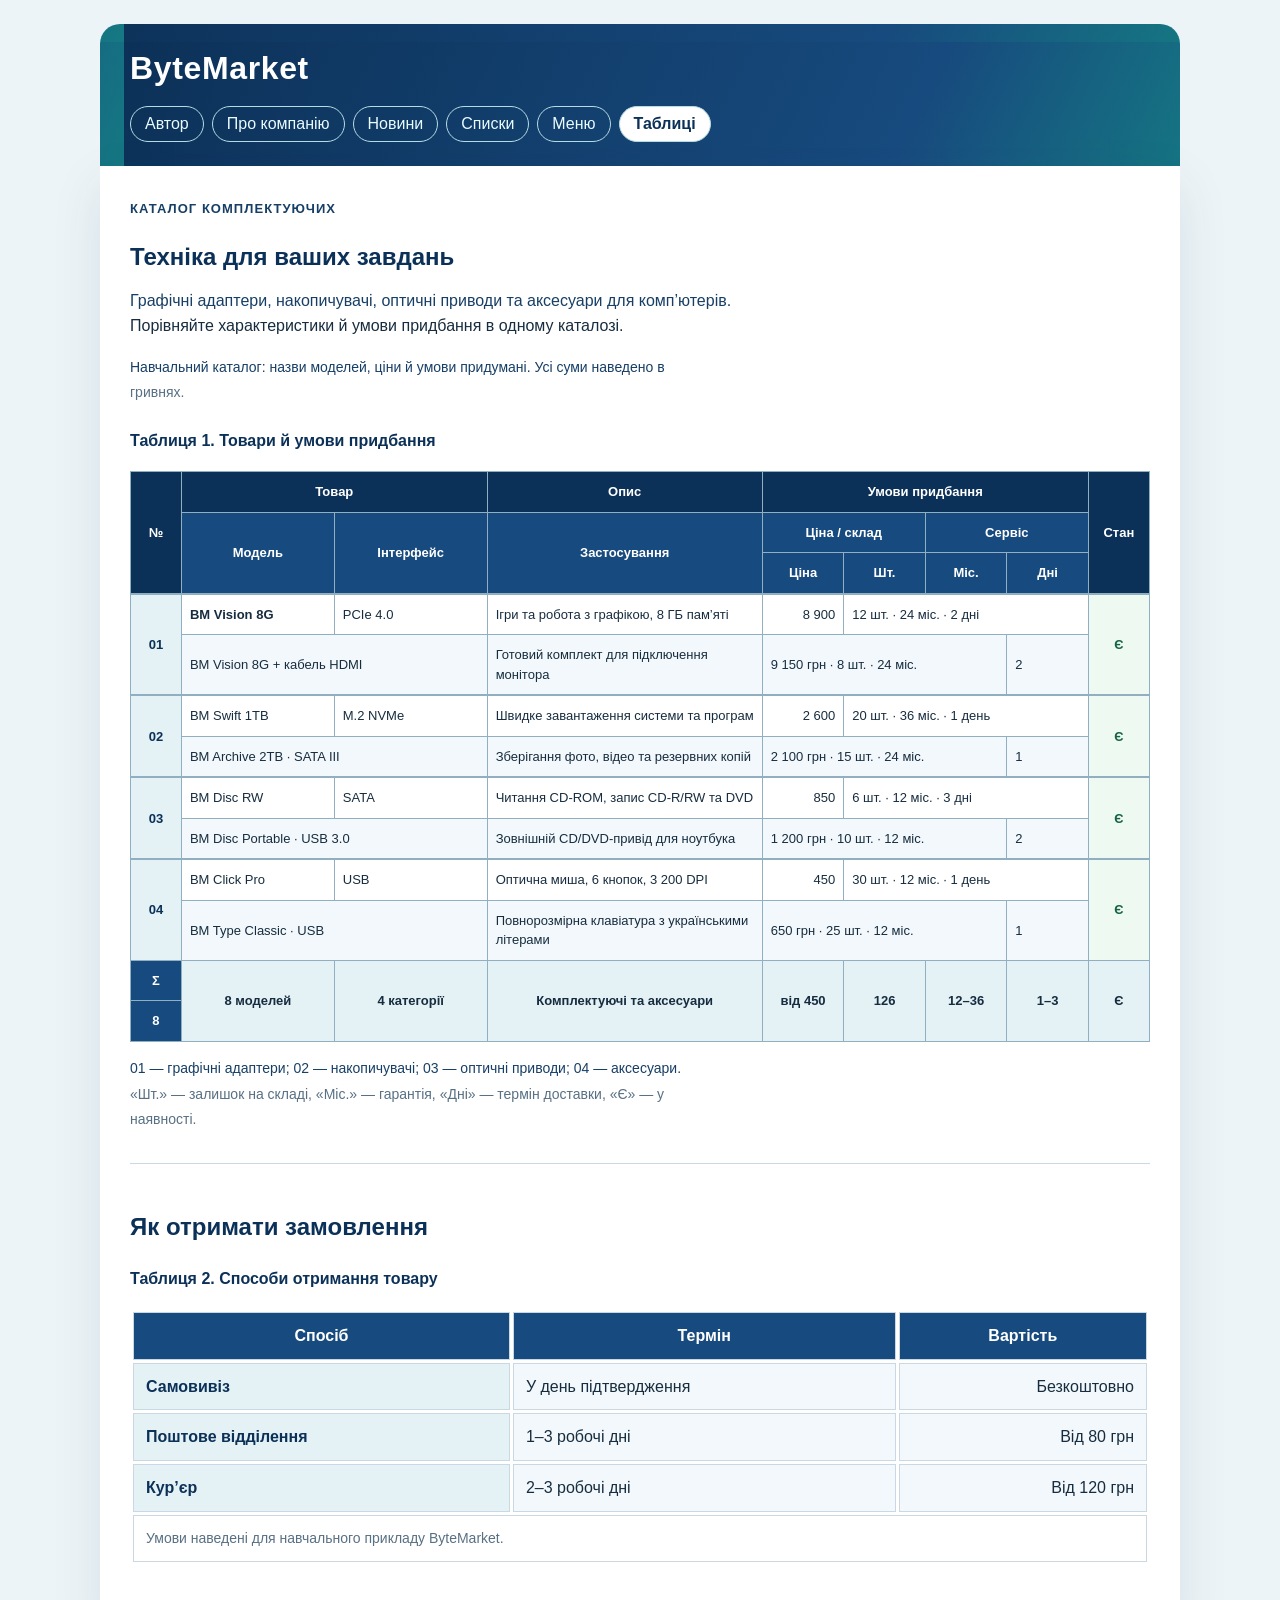
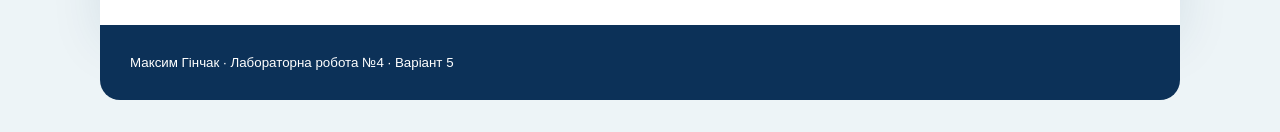
==== tables.html @ 4fe61447 "Complete HTML/CSS lab 4 variant 5 with tables and report" ====
<!DOCTYPE html>
<html lang="uk">
<head>
  <meta charset="UTF-8">
  <meta name="author" content="Максим Гінчак">
  <meta name="description" content="Таблиці товарів ByteMarket. Лабораторна робота №4, варіант 5.">
  <meta name="viewport" content="width=device-width, initial-scale=1.0">
  <title>ByteMarket — таблиці товарів</title>
  <link rel="icon" href="assets/images/favicon.svg" type="image/svg+xml">
  <link rel="stylesheet" href="assets/css/styles.css">
  <link rel="stylesheet" href="assets/css/tables.css">
</head>
<body>
  <header class="site-header">
    <h1>ByteMarket</h1>
    <nav aria-label="Головна навігація">
      <a href="index.html">Автор</a>
      <a href="company.html">Про компанію</a>
      <a href="news.html">Новини</a>
      <a href="lists.html">Списки</a>
      <a href="menu.html">Меню</a>
      <a class="active" aria-current="page" href="tables.html">Таблиці</a>
    </nav>
  </header>
  <main class="site-main">
    <section class="content-section" aria-labelledby="catalog-title">
      <p class="eyebrow">Каталог комплектуючих</p>
      <h2 id="catalog-title">Техніка для ваших завдань</h2>
      <p>Графічні адаптери, накопичувачі, оптичні приводи та аксесуари для комп’ютерів.
        Порівняйте характеристики й умови придбання в одному каталозі.</p>
      <p class="catalog-note">Навчальний каталог: назви моделей, ціни й умови придумані.
        Усі суми наведено в гривнях.</p>
      <div class="table-scroll" role="region" aria-label="Каталог товарів із об’єднаними комірками" tabindex="0">
        <table id="variant-five-table" class="variant-table" bgcolor="#ffffff" border="1" cellpadding="10" cellspacing="0" aria-describedby="catalog-key">
          <caption class="table-caption" lang="uk">Таблиця 1. Товари й умови придбання</caption>
          <colgroup>
            <col span="1" class="number-column" charoff="0">
            <col span="2" class="product-columns">
            <col span="1" class="description-column">
            <col span="4" class="terms-columns">
            <col span="1" class="status-column">
          </colgroup>
          <thead id="catalog-head" class="table-head" char="," align="center" valign="middle">
            <tr title="Основні групи стовпців" align="center" char="," bgcolor="#174a7e">
              <th id="group" rowspan="3" scope="col" axis="category">№</th>
              <th id="product" colspan="2" scope="colgroup" axis="product">Товар</th>
              <th id="description" scope="col" axis="description">Опис</th>
              <th id="terms" colspan="4" scope="colgroup" axis="purchase">Умови придбання</th>
              <th id="status" rowspan="3" scope="col" axis="status">Стан</th>
            </tr>
            <tr title="Характеристики товарів та групи умов">
              <th id="model" rowspan="2" headers="product" scope="col" axis="model">Модель</th>
              <th id="interface" rowspan="2" headers="product" scope="col" axis="interface">Інтерфейс</th>
              <th id="purpose" rowspan="2" headers="description" scope="col" axis="purpose">Застосування</th>
              <th id="availability" colspan="2" headers="terms" scope="colgroup" axis="availability">Ціна / склад</th>
              <th id="service" colspan="2" headers="terms" scope="colgroup" axis="service">Сервіс</th>
            </tr>
            <tr title="Деталізація умов придбання">
              <th id="price" headers="terms availability" scope="col" axis="price">Ціна</th>
              <th id="stock" headers="terms availability" scope="col" axis="stock">Шт.</th>
              <th id="warranty" headers="terms service" scope="col" axis="warranty">Міс.</th>
              <th id="delivery" headers="terms service" scope="col" axis="delivery">Дні</th>
            </tr>
          </thead>
          <tbody id="catalog-body">
            <tr title="Графічні адаптери: стандартна комплектація" class="group-start">
              <th id="gpu" rowspan="2" scope="rowgroup">01</th>
              <td id="gpu-model" class="model-cell" style="font-weight: 700;" axis="model" headers="gpu model">BM Vision 8G</td>
              <td headers="gpu interface">PCIe 4.0</td>
              <td headers="gpu purpose">Ігри та робота з графікою, 8 ГБ пам’яті</td>
              <td class="numeric" headers="gpu price">8 900</td>
              <td colspan="3" headers="gpu stock warranty delivery">12 шт. · 24 міс. · 2 дні</td>
              <td rowspan="2" headers="gpu status" class="status-cell">Є</td>
            </tr>
            <tr title="Графічні адаптери: комплект із кабелем">
              <td colspan="2" headers="gpu model interface">BM Vision 8G + кабель HDMI</td>
              <td headers="gpu purpose">Готовий комплект для підключення монітора</td>
              <td colspan="3" headers="gpu price stock warranty">9 150 грн · 8 шт. · 24 міс.</td>
              <td headers="gpu delivery">2</td>
            </tr>
            <tr title="Накопичувачі: твердотільний диск" class="group-start">
              <th id="storage" rowspan="2" scope="rowgroup">02</th>
              <td headers="storage model">BM Swift 1TB</td>
              <td headers="storage interface">M.2 NVMe</td>
              <td headers="storage purpose">Швидке завантаження системи та програм</td>
              <td class="numeric" headers="storage price">2 600</td>
              <td colspan="3" headers="storage stock warranty delivery">20 шт. · 36 міс. · 1 день</td>
              <td rowspan="2" headers="storage status" class="status-cell">Є</td>
            </tr>
            <tr title="Накопичувачі: жорсткий диск">
              <td colspan="2" headers="storage model interface">BM Archive 2TB · SATA III</td>
              <td headers="storage purpose">Зберігання фото, відео та резервних копій</td>
              <td colspan="3" headers="storage price stock warranty">2 100 грн · 15 шт. · 24 міс.</td>
              <td headers="storage delivery">1</td>
            </tr>
            <tr title="Оптичні приводи: внутрішня модель" class="group-start">
              <th id="optical" rowspan="2" scope="rowgroup">03</th>
              <td headers="optical model">BM Disc RW</td>
              <td headers="optical interface">SATA</td>
              <td headers="optical purpose">Читання CD-ROM, запис CD-R/RW та DVD</td>
              <td class="numeric" headers="optical price">850</td>
              <td colspan="3" headers="optical stock warranty delivery">6 шт. · 12 міс. · 3 дні</td>
              <td rowspan="2" headers="optical status" class="status-cell">Є</td>
            </tr>
            <tr title="Оптичні приводи: зовнішня модель">
              <td colspan="2" headers="optical model interface">BM Disc Portable · USB 3.0</td>
              <td headers="optical purpose">Зовнішній CD/DVD-привід для ноутбука</td>
              <td colspan="3" headers="optical price stock warranty">1 200 грн · 10 шт. · 12 міс.</td>
              <td headers="optical delivery">2</td>
            </tr>
            <tr title="Аксесуари: миша" class="group-start">
              <th id="accessories" rowspan="2" scope="rowgroup">04</th>
              <td headers="accessories model">BM Click Pro</td>
              <td headers="accessories interface">USB</td>
              <td headers="accessories purpose">Оптична миша, 6 кнопок, 3 200 DPI</td>
              <td class="numeric" headers="accessories price">450</td>
              <td colspan="3" headers="accessories stock warranty delivery">30 шт. · 12 міс. · 1 день</td>
              <td rowspan="2" headers="accessories status" class="status-cell">Є</td>
            </tr>
            <tr title="Аксесуари: клавіатура">
              <td colspan="2" headers="accessories model interface">BM Type Classic · USB</td>
              <td headers="accessories purpose">Повнорозмірна клавіатура з українськими літерами</td>
              <td colspan="3" headers="accessories price stock warranty">650 грн · 25 шт. · 12 міс.</td>
              <td headers="accessories delivery">1</td>
            </tr>
          </tbody>
          <tfoot>
            <tr title="Підсумкові дані каталогу">
              <th scope="row" aria-label="Підсумок">Σ</th>
              <td rowspan="2" headers="model">8 моделей</td>
              <td rowspan="2" headers="interface">4 категорії</td>
              <td rowspan="2" headers="purpose">Комплектуючі та аксесуари</td>
              <td rowspan="2" headers="price">від 450</td>
              <td rowspan="2" headers="stock">126</td>
              <td rowspan="2" headers="warranty">12–36</td>
              <td rowspan="2" headers="delivery">1–3</td>
              <td rowspan="2" headers="status">Є</td>
            </tr>
            <tr title="Кількість моделей у каталозі"><th scope="row" aria-label="Вісім моделей">8</th></tr>
          </tfoot>
        </table>
      </div>
      <p id="catalog-key" class="catalog-note">01 — графічні адаптери; 02 — накопичувачі;
        03 — оптичні приводи; 04 — аксесуари. «Шт.» — залишок на складі,
        «Міс.» — гарантія, «Дні» — термін доставки, «Є» — у наявності.</p>
    </section>
    <section class="content-section" aria-labelledby="delivery-title">
      <h2 id="delivery-title">Як отримати замовлення</h2>
      <div class="table-scroll" role="region" aria-label="Варіанти доставки" tabindex="0">
        <table id="delivery-table" class="delivery-table">
          <caption class="table-caption" lang="uk">Таблиця 2. Способи отримання товару</caption>
          <colgroup><col span="1"><col span="2" class="delivery-details"></colgroup>
          <thead id="delivery-head" class="table-head">
            <tr title="Умови отримання"><th scope="col">Спосіб</th><th scope="col">Термін</th><th scope="col">Вартість</th></tr>
          </thead>
          <tbody>
            <tr title="Самовивіз із магазину"><th scope="row">Самовивіз</th><td>У день підтвердження</td><td class="numeric">Безкоштовно</td></tr>
            <tr title="Доставка у відділення"><th scope="row">Поштове відділення</th><td>1–3 робочі дні</td><td class="numeric">Від 80 грн</td></tr>
            <tr title="Кур’єрська доставка"><th scope="row">Кур’єр</th><td>2–3 робочі дні</td><td class="numeric">Від 120 грн</td></tr>
          </tbody>
          <tfoot><tr><td colspan="3">Умови наведені для навчального прикладу ByteMarket.</td></tr></tfoot>
        </table>
      </div>
    </section>
  </main>
  <footer class="site-footer"><small>Максим Гінчак · Лабораторна робота №4 · Варіант 5</small></footer>
</body>
</html>
---- assets/css/styles.css ----
/* Лабораторна робота №4, варіант 5. Спільне оформлення ByteMarket. */
:root {
  color-scheme: light;
  --ink: #172d3f;
  --blue: #174a7e;
  --blue-dark: #0c3158;
  --aqua: #67d6c0;
  --paper: #ffffff;
  --muted: #587083;
  --line: #c9d8e2;
}

html { scroll-behavior: smooth; }
body {
  box-sizing: border-box;
  width: min(100% - 32px, 1080px);
  min-width: 280px;
  min-height: 100vh;
  margin: 0 auto;
  padding: 24px 0 32px;
  color: var(--ink);
  background-color: #edf4f7;
  background-image: url("../images/graphics-card.jpg");
  background-attachment: scroll;
  background-position: right top;
  background-size: 0 0; /* Локальне зображення підключене, але не заважає читанню. */
  font-family: -apple-system, BlinkMacSystemFont, "Segoe UI", Arial, sans-serif;
  line-height: 160%;
  direction: ltr;
  unicode-bidi: normal;
}

.site-header,
.site-footer {
  padding: 24px 30px;
  color: white;
  background-color: var(--blue-dark);
}
.site-header {
  border-radius: 20px 20px 0 0;
  background-image: linear-gradient(115deg, #0c3158, #174a7e 72%, #157983);
  background-position: 24px 18px;
  background-attachment: scroll;
}
.site-header h1 { margin: 0 0 18px; color: white; letter-spacing: .02em; }
.site-footer { border-radius: 0 0 20px 20px; }
.site-footer a { color: white; }

nav { display: flex; flex-wrap: wrap; gap: 8px; }
nav a {
  display: inline;
  padding: 8px 14px;
  border: 1px solid #b6dce3;
  border-radius: 999px;
  color: #e9fbff;
  text-decoration: none;
  line-height: normal;
}
nav a.active { background: white; color: var(--blue-dark); font-weight: 700; }
nav a:hover, nav a:focus-visible { background: #d8f9f2; color: var(--blue-dark); outline: 2px solid var(--aqua); }

.site-main {
  padding: 30px;
  background: var(--paper);
  box-shadow: 0 18px 48px #163e591a;
}
.content-section { margin-bottom: 30px; }
.content-section + .content-section { border-top: 1px solid var(--line); padding-top: 28px; }
.content-section p { max-width: 74ch; }
.content-section p:first-line { color: #173f66; }
.intro-note:first-letter { color: #157983; font-size: 1.45em; font-weight: 700; }

h1, h2, h3, h4, h5 { line-height: 1.25; }
h2, h3, h4, h5 { color: var(--blue-dark); }
h2 { margin-bottom: 16px; }
section h2 + p { margin-top: 0; } /* сусідній селектор */
article p + p { padding-top: 5px; }
ul li:first-child { font-weight: 700; }
ul li:last-child { margin-bottom: 0; }
article:last-of-type { margin-bottom: 28px; }
:lang(uk) { quotes: "«" "»"; }

img { max-width: 100%; height: auto; }
.main-image {
  display: block;
  width: min(100%, 600px);
  max-height: 340px;
  object-fit: cover;
  object-position: center 42%;
  border: 3px solid #b6dce3;
  border-radius: 14px;
}
#news-image { height: 300px; }

/* Селектори атрибутів із завдання. */
img[alt] { background-color: #e8f1f5; }
a[href="company.html"] { text-underline-offset: 3px; }
article[class~="story"] { border-left-color: #157983; }
input:enabled, select:enabled, button:enabled { cursor: pointer; }
p:empty { display: none; }

.card, .news, .intro-note {
  padding: 18px 20px;
  border: 1px solid var(--line);
  border-radius: 12px;
  background-color: #f6fbfd;
}
.news {
  margin-bottom: 14px;
  border-left: 5px solid #157983;
  overflow: visible;
}
.news h2 { margin-top: 0; }
.news p:last-child { margin-bottom: 0; }
.news .new-label { color: var(--blue-dark) !important; }
#news-note { clear: left; }
#news-note::first-line { font-weight: 600; }

/* Таблиця каталогу й демонстрація груп відображення таблиці. */
table { width: 100%; border-collapse: collapse; }
thead { display: table-header-group; }
tfoot { display: table-footer-group; }
caption { margin-bottom: 10px; font-weight: 700; text-align: left; }
th, td { padding: 10px 12px; border: 1px solid var(--line); text-align: left; }
th { color: white; background: var(--blue); }
tbody tr:nth-child(even) { background: #f2f8fb; }

form {
  max-width: 760px;
  padding: 20px;
  border: 1px solid var(--line);
  border-radius: 14px;
  background: #f6fbfd;
}
fieldset { margin: 0 0 16px; padding: 16px; border: 1px dashed #90afc1; border-radius: 10px; }
fieldset:last-of-type { margin-bottom: 20px; }
legend { padding: 0 7px; color: var(--blue-dark); font-weight: 700; }
label { display: block; margin-bottom: 12px; font-weight: 600; }
label:last-child { margin-bottom: 0; }
input, select {
  box-sizing: border-box;
  display: block;
  width: 100%;
  max-width: 500px;
  min-height: 40px;
  margin-top: 5px;
  padding: 8px 10px;
  border: 1px solid #88a8bb;
  border-radius: 7px;
  color: var(--ink);
  background: white;
  font: inherit;
}
input:focus-visible, select:focus-visible { outline: 3px solid #67d6c0; outline-color: #67d6c0; }
button {
  padding: 10px 18px;
  border: 0;
  border-radius: 7px;
  color: white;
  background: var(--blue);
  font: inherit;
}
button:hover { background: var(--blue-dark); }

pre { max-width: 100%; padding: 15px; overflow: auto; background: #edf4f7; }
address { font-style: normal; }
:where(a, button) { outline-offset: 3px; }

/* Навчальна частина: решта значень варіанта 5 показана на реальних блоках.
   display: compact і run-in — застарілі значення; сучасний браузер їх ігнорує.
   Тому для відповідних елементів наступна декларація задає працездатну заміну. */
.legacy-compact { display: compact; display: inline; }
.legacy-run-in { display: run-in; display: inline; }
.inline-table-sample { display: inline-table; }
.static-sample { position: static; z-index: auto; }
.fixed-sample { position: fixed; right: 12px; bottom: 12px; }
.float-sample { float: left; margin-right: 12px; }
.float-reset { float: none; clear: none; }
.clear-left { clear: left; }
.bidi-sample { unicode-bidi: bidi-override; direction: ltr; }
.sizing-sample { width: 100%; min-width: 12rem; height: 40px; min-height: 2rem; }
.sizing-percent { height: 50%; min-height: 25%; }
.spacing-sample {
  margin-right: auto;
  margin-bottom: auto;
  margin-left: auto;
  padding-right: 8px;
  padding-bottom: 8px;
  padding-left: 8px;
}
.spacing-fixed { margin-right: 10px; margin-bottom: 10px; margin-left: 10px; }
.border-thin { border-width: thin; border-right-width: thin; border-left-width: thin; }
.border-sized {
  border-width: 2px;
  border-right-width: 3px;
  border-left-width: 3px;
  border-bottom-color: #67d6c0;
  border-right-color: #174a7e;
  border-left-color: #174a7e;
}
.border-none { border-style: none; border-top-style: none; border-right-style: none; }
.border-groove { border-style: groove; border-top-style: groove; border-right-style: groove; }
.border-dashed { border-style: dashed; border-top-style: dashed; border-right-style: dashed; }
.border-ridge { border-style: ridge; border-top-style: ridge; border-right-style: ridge; }
.normal-line { line-height: normal; }
.percent-line { line-height: 150%; }
.align-baseline { vertical-align: baseline; }
.align-sub { vertical-align: sub; }
.align-text-bottom { vertical-align: text-bottom; }
.align-bottom { vertical-align: bottom; }
.scroll-sample { overflow: auto; }
.clip-sample { position: absolute; clip: rect(0, 100px, 30px, 0); }
.visible-sample { visibility: visible; }
.hidden-sample { visibility: hidden; }
.outline-sample { outline: 2px solid #67d6c0; outline-color: #67d6c0; }
.image-position-right { background-image: url("../images/graphics-card.jpg"); background-position: right; }
.image-position-percent { background-image: url("../images/graphics-card.jpg"); background-position: 25% 50%; }

@media (max-width: 660px) {
  body { width: 100%; padding: 0; }
  .site-header, .site-main, .site-footer { padding: 20px; border-radius: 0; }
  .site-main { overflow-x: auto; }
  th, td { padding: 8px; font-size: 14px; }
  nav a { display: inline-block; }
}

/* Оформлення, перенесене з HTML у спільний CSS. */
#author-title { text-align: center; }
.author-greeting { font-size: 18px; }
.author-interests { color: #333; }
.author-goals { font-size: 18px; text-align: left; }
.author-divider { height: 3px; border: 0; background-color: var(--blue); }
#company-quote { color: var(--blue); }
.new-label { color: var(--blue); font-weight: 700; }
#news-list { margin-top: 20px; }
#old-date { color: #777; }
#sale-name { font-size: 18px; }
.break-point { word-break: normal; }

/* Лабораторна №3: списки, меню та посилання. */
.eyebrow {
  margin: 0 0 8px;
  color: var(--muted);
  font-size: 13px;
  font-weight: 700;
  letter-spacing: .08em;
  text-transform: uppercase;
}

.catalog-list {
  list-style-type: square;
  list-style-image: url("../images/list-marker.svg");
  list-style-position: outside;
  padding-left: 28px;
}
.catalog-item { margin-bottom: 10px; padding-left: 7px; }
.catalog-item::marker { color: #157983; }

.steps-list { list-style: none; counter-reset: selection-step; padding-left: 0; }
.step-item {
  position: relative;
  min-height: 36px;
  margin: 0 0 14px;
  padding: 8px 10px 8px 52px;
  counter-increment: selection-step;
  background: #f6fbfd;
  border: 1px solid var(--line);
  border-radius: 9px;
}
.step-item::before {
  content: counter(selection-step);
  position: absolute;
  left: 12px;
  top: 6px;
  width: 30px;
  height: 30px;
  border-radius: 50%;
  color: white;
  background: var(--blue);
  text-align: center;
  line-height: 30px;
  font-weight: 700;
}
.terms-list { max-width: 800px; }
.terms-list dt { margin-top: 14px; color: var(--blue-dark); font-weight: 700; }
.terms-list dd { margin: 3px 0 0 22px; padding-bottom: 8px; border-bottom: 1px solid var(--line); }
.list-callout { padding: 16px 20px; border-left: 4px solid #157983; background: #f6fbfd; }
.list-callout h2 { margin-top: 0; }

.project-menu, .resource-menu {
  display: grid;
  gap: 10px;
  padding: 0;
  list-style: none;
}
.project-menu { grid-template-columns: repeat(auto-fit, minmax(180px, 1fr)); }
.project-menu li { margin: 0; }
.project-menu a, .resource-menu a {
  display: block;
  padding: 12px 15px;
  border: 1px solid var(--line);
  border-radius: 9px;
  background: #f6fbfd;
  color: var(--blue-dark);
  text-decoration: none;
  font-weight: 600;
}
.project-menu a:hover, .resource-menu a:hover { background: #e3f5f2; text-decoration: underline; }
#section-navigation { margin: 16px 0; }
#section-navigation a { color: var(--blue-dark); border-color: var(--line); }
.legacy-menu-item { list-style: none; }
.legacy-note { color: var(--muted); font-size: 14px; }
.store-marquee {
  display: block;
  padding: 12px;
  border: 1px dashed #90afc1;
  border-radius: 8px;
  background: #f2f8fb;
}
@media (prefers-reduced-motion: reduce) {
  html { scroll-behavior: auto; }
  .store-marquee { scroll-behavior: auto; }
}
---- assets/css/tables.css ----
.catalog-note { color: var(--muted); font-size: 14px; }
.table-scroll { max-width: 100%; overflow-x: auto; }
.table-scroll:focus-visible { outline: 3px solid var(--aqua); outline-offset: 4px; }
.table-caption { caption-side: top; padding: 8px 0; color: var(--blue-dark); }
.variant-table {
  min-width: 920px;
  table-layout: fixed;
  border: 1px solid #90afc1;
  border-collapse: collapse;
  border-spacing: 0;
  background-color: white;
  empty-cells: show;
}
.variant-table .number-column { width: 5%; }
.variant-table .product-columns { width: 15%; }
.variant-table .description-column { width: 27%; }
.variant-table .terms-columns { width: 8%; }
.variant-table .status-column { width: 6%; }
.variant-table th, .variant-table td {
  padding: 10px 8px;
  border: 1px solid #90afc1;
  vertical-align: middle;
  overflow-wrap: break-word;
  font-size: 13px;
  line-height: 1.5;
}
.table-head { text-align: center; vertical-align: middle; }
.table-head th { text-align: center; }
.variant-table thead tr:first-child th { background-color: var(--blue-dark); }
.variant-table tbody th { text-align: center; color: var(--blue-dark); background: #e4f2f5; }
.variant-table tbody tr:nth-child(even) { background: #f2f8fb; }
.variant-table .group-start > * { border-top: 2px solid #90afc1; }
.variant-table .status-cell { text-align: center; color: #176343; font-weight: 700; background: #eef9f1; }
.numeric { text-align: right; font-variant-numeric: tabular-nums; white-space: nowrap; }
.variant-table tfoot { background: #e4f2f5; }
.variant-table tfoot td { text-align: center; font-weight: 600; }
.variant-table tfoot th { text-align: center; }
.delivery-table { min-width: 540px; border-collapse: separate; border-spacing: 3px; empty-cells: show; }
.delivery-table .delivery-details { background: #f2f8fb; }
.delivery-table tbody th { color: var(--blue-dark); background: #e4f2f5; }
.delivery-table tfoot td { color: var(--muted); font-size: 14px; }
@media (max-width: 660px) {
  .site-main { overflow-x: visible; }
  .table-scroll { margin-bottom: 12px; }
}
@media print {
  body { width: 100%; background: white; padding: 0; }
  nav { display: none; }
  .site-header, .site-main, .site-footer { padding: 12px; border-radius: 0; box-shadow: none; }
  .table-scroll { overflow: visible; }
  .variant-table, .delivery-table { min-width: 0; }
  .variant-table th, .variant-table td { padding: 4px; font-size: 9px; }
  tr { break-inside: avoid; }
}
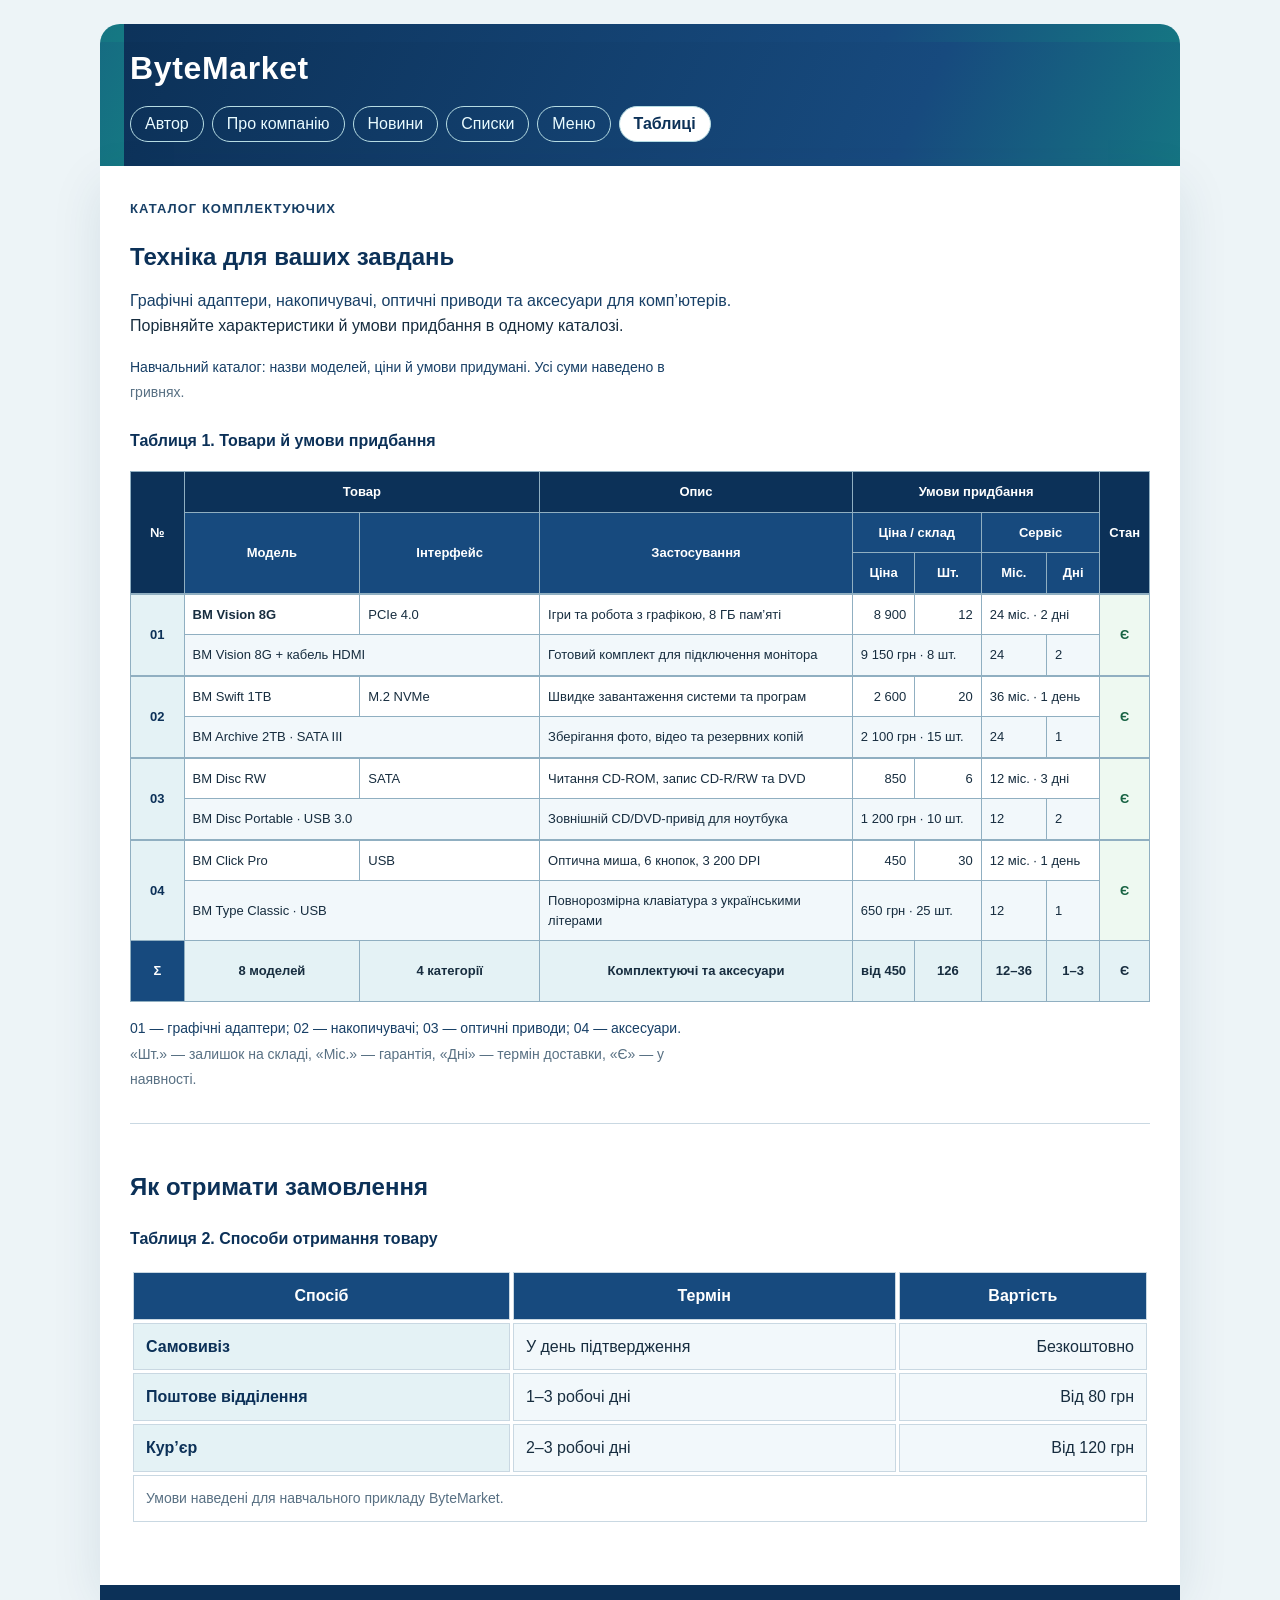
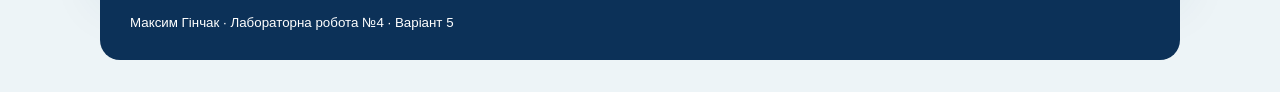
==== commit 7bbe8f4c: "Correct variant 5 table cell spans and update report" ====
--- a/tables.html
+++ b/tables.html
@@ -35,9 +35,13 @@
           <caption class="table-caption" lang="uk">Таблиця 1. Товари й умови придбання</caption>
           <colgroup>
             <col span="1" class="number-column" charoff="0">
-            <col span="2" class="product-columns">
+            <col span="1" class="model-column">
+            <col span="1" class="interface-column">
             <col span="1" class="description-column">
-            <col span="4" class="terms-columns">
+            <col span="1" class="price-column">
+            <col span="1" class="stock-column">
+            <col span="1" class="warranty-column">
+            <col span="1" class="delivery-column">
             <col span="1" class="status-column">
           </colgroup>
           <thead id="catalog-head" class="table-head" char="," align="center" valign="middle">
@@ -69,13 +73,15 @@
               <td headers="gpu interface">PCIe 4.0</td>
               <td headers="gpu purpose">Ігри та робота з графікою, 8 ГБ пам’яті</td>
               <td class="numeric" headers="gpu price">8 900</td>
-              <td colspan="3" headers="gpu stock warranty delivery">12 шт. · 24 міс. · 2 дні</td>
+              <td class="numeric" headers="gpu stock">12</td>
+              <td colspan="2" headers="gpu warranty delivery">24 міс. · 2 дні</td>
               <td rowspan="2" headers="gpu status" class="status-cell">Є</td>
             </tr>
             <tr title="Графічні адаптери: комплект із кабелем">
               <td colspan="2" headers="gpu model interface">BM Vision 8G + кабель HDMI</td>
               <td headers="gpu purpose">Готовий комплект для підключення монітора</td>
-              <td colspan="3" headers="gpu price stock warranty">9 150 грн · 8 шт. · 24 міс.</td>
+              <td colspan="2" headers="gpu price stock">9 150 грн · 8 шт.</td>
+              <td headers="gpu warranty">24</td>
               <td headers="gpu delivery">2</td>
             </tr>
             <tr title="Накопичувачі: твердотільний диск" class="group-start">
@@ -84,13 +90,15 @@
               <td headers="storage interface">M.2 NVMe</td>
               <td headers="storage purpose">Швидке завантаження системи та програм</td>
               <td class="numeric" headers="storage price">2 600</td>
-              <td colspan="3" headers="storage stock warranty delivery">20 шт. · 36 міс. · 1 день</td>
+              <td class="numeric" headers="storage stock">20</td>
+              <td colspan="2" headers="storage warranty delivery">36 міс. · 1 день</td>
               <td rowspan="2" headers="storage status" class="status-cell">Є</td>
             </tr>
             <tr title="Накопичувачі: жорсткий диск">
               <td colspan="2" headers="storage model interface">BM Archive 2TB · SATA III</td>
               <td headers="storage purpose">Зберігання фото, відео та резервних копій</td>
-              <td colspan="3" headers="storage price stock warranty">2 100 грн · 15 шт. · 24 міс.</td>
+              <td colspan="2" headers="storage price stock">2 100 грн · 15 шт.</td>
+              <td headers="storage warranty">24</td>
               <td headers="storage delivery">1</td>
             </tr>
             <tr title="Оптичні приводи: внутрішня модель" class="group-start">
@@ -99,13 +107,15 @@
               <td headers="optical interface">SATA</td>
               <td headers="optical purpose">Читання CD-ROM, запис CD-R/RW та DVD</td>
               <td class="numeric" headers="optical price">850</td>
-              <td colspan="3" headers="optical stock warranty delivery">6 шт. · 12 міс. · 3 дні</td>
+              <td class="numeric" headers="optical stock">6</td>
+              <td colspan="2" headers="optical warranty delivery">12 міс. · 3 дні</td>
               <td rowspan="2" headers="optical status" class="status-cell">Є</td>
             </tr>
             <tr title="Оптичні приводи: зовнішня модель">
               <td colspan="2" headers="optical model interface">BM Disc Portable · USB 3.0</td>
               <td headers="optical purpose">Зовнішній CD/DVD-привід для ноутбука</td>
-              <td colspan="3" headers="optical price stock warranty">1 200 грн · 10 шт. · 12 міс.</td>
+              <td colspan="2" headers="optical price stock">1 200 грн · 10 шт.</td>
+              <td headers="optical warranty">12</td>
               <td headers="optical delivery">2</td>
             </tr>
             <tr title="Аксесуари: миша" class="group-start">
@@ -114,29 +124,30 @@
               <td headers="accessories interface">USB</td>
               <td headers="accessories purpose">Оптична миша, 6 кнопок, 3 200 DPI</td>
               <td class="numeric" headers="accessories price">450</td>
-              <td colspan="3" headers="accessories stock warranty delivery">30 шт. · 12 міс. · 1 день</td>
+              <td class="numeric" headers="accessories stock">30</td>
+              <td colspan="2" headers="accessories warranty delivery">12 міс. · 1 день</td>
               <td rowspan="2" headers="accessories status" class="status-cell">Є</td>
             </tr>
             <tr title="Аксесуари: клавіатура">
               <td colspan="2" headers="accessories model interface">BM Type Classic · USB</td>
               <td headers="accessories purpose">Повнорозмірна клавіатура з українськими літерами</td>
-              <td colspan="3" headers="accessories price stock warranty">650 грн · 25 шт. · 12 міс.</td>
+              <td colspan="2" headers="accessories price stock">650 грн · 25 шт.</td>
+              <td headers="accessories warranty">12</td>
               <td headers="accessories delivery">1</td>
             </tr>
           </tbody>
           <tfoot>
             <tr title="Підсумкові дані каталогу">
               <th scope="row" aria-label="Підсумок">Σ</th>
-              <td rowspan="2" headers="model">8 моделей</td>
-              <td rowspan="2" headers="interface">4 категорії</td>
-              <td rowspan="2" headers="purpose">Комплектуючі та аксесуари</td>
-              <td rowspan="2" headers="price">від 450</td>
-              <td rowspan="2" headers="stock">126</td>
-              <td rowspan="2" headers="warranty">12–36</td>
-              <td rowspan="2" headers="delivery">1–3</td>
-              <td rowspan="2" headers="status">Є</td>
+              <td headers="model">8 моделей</td>
+              <td headers="interface">4 категорії</td>
+              <td headers="purpose">Комплектуючі та аксесуари</td>
+              <td headers="price">від 450</td>
+              <td headers="stock">126</td>
+              <td headers="warranty">12–36</td>
+              <td headers="delivery">1–3</td>
+              <td headers="status">Є</td>
             </tr>
-            <tr title="Кількість моделей у каталозі"><th scope="row" aria-label="Вісім моделей">8</th></tr>
           </tfoot>
         </table>
       </div>
--- a/assets/css/tables.css
+++ b/assets/css/tables.css
@@ -11,11 +11,15 @@
   background-color: white;
   empty-cells: show;
 }
-.variant-table .number-column { width: 5%; }
-.variant-table .product-columns { width: 15%; }
-.variant-table .description-column { width: 27%; }
-.variant-table .terms-columns { width: 8%; }
-.variant-table .status-column { width: 6%; }
+.variant-table .number-column { width: 5.26%; }
+.variant-table .model-column { width: 17.24%; }
+.variant-table .interface-column { width: 17.65%; }
+.variant-table .description-column { width: 30.69%; }
+.variant-table .price-column { width: 6.12%; }
+.variant-table .stock-column { width: 6.53%; }
+.variant-table .warranty-column { width: 6.40%; }
+.variant-table .delivery-column { width: 5.25%; }
+.variant-table .status-column { width: 4.86%; }
 .variant-table th, .variant-table td {
   padding: 10px 8px;
   border: 1px solid #90afc1;
@@ -33,6 +37,7 @@
 .variant-table .status-cell { text-align: center; color: #176343; font-weight: 700; background: #eef9f1; }
 .numeric { text-align: right; font-variant-numeric: tabular-nums; white-space: nowrap; }
 .variant-table tfoot { background: #e4f2f5; }
+.variant-table tfoot th, .variant-table tfoot td { padding-top: 20px; padding-bottom: 20px; }
 .variant-table tfoot td { text-align: center; font-weight: 600; }
 .variant-table tfoot th { text-align: center; }
 .delivery-table { min-width: 540px; border-collapse: separate; border-spacing: 3px; empty-cells: show; }
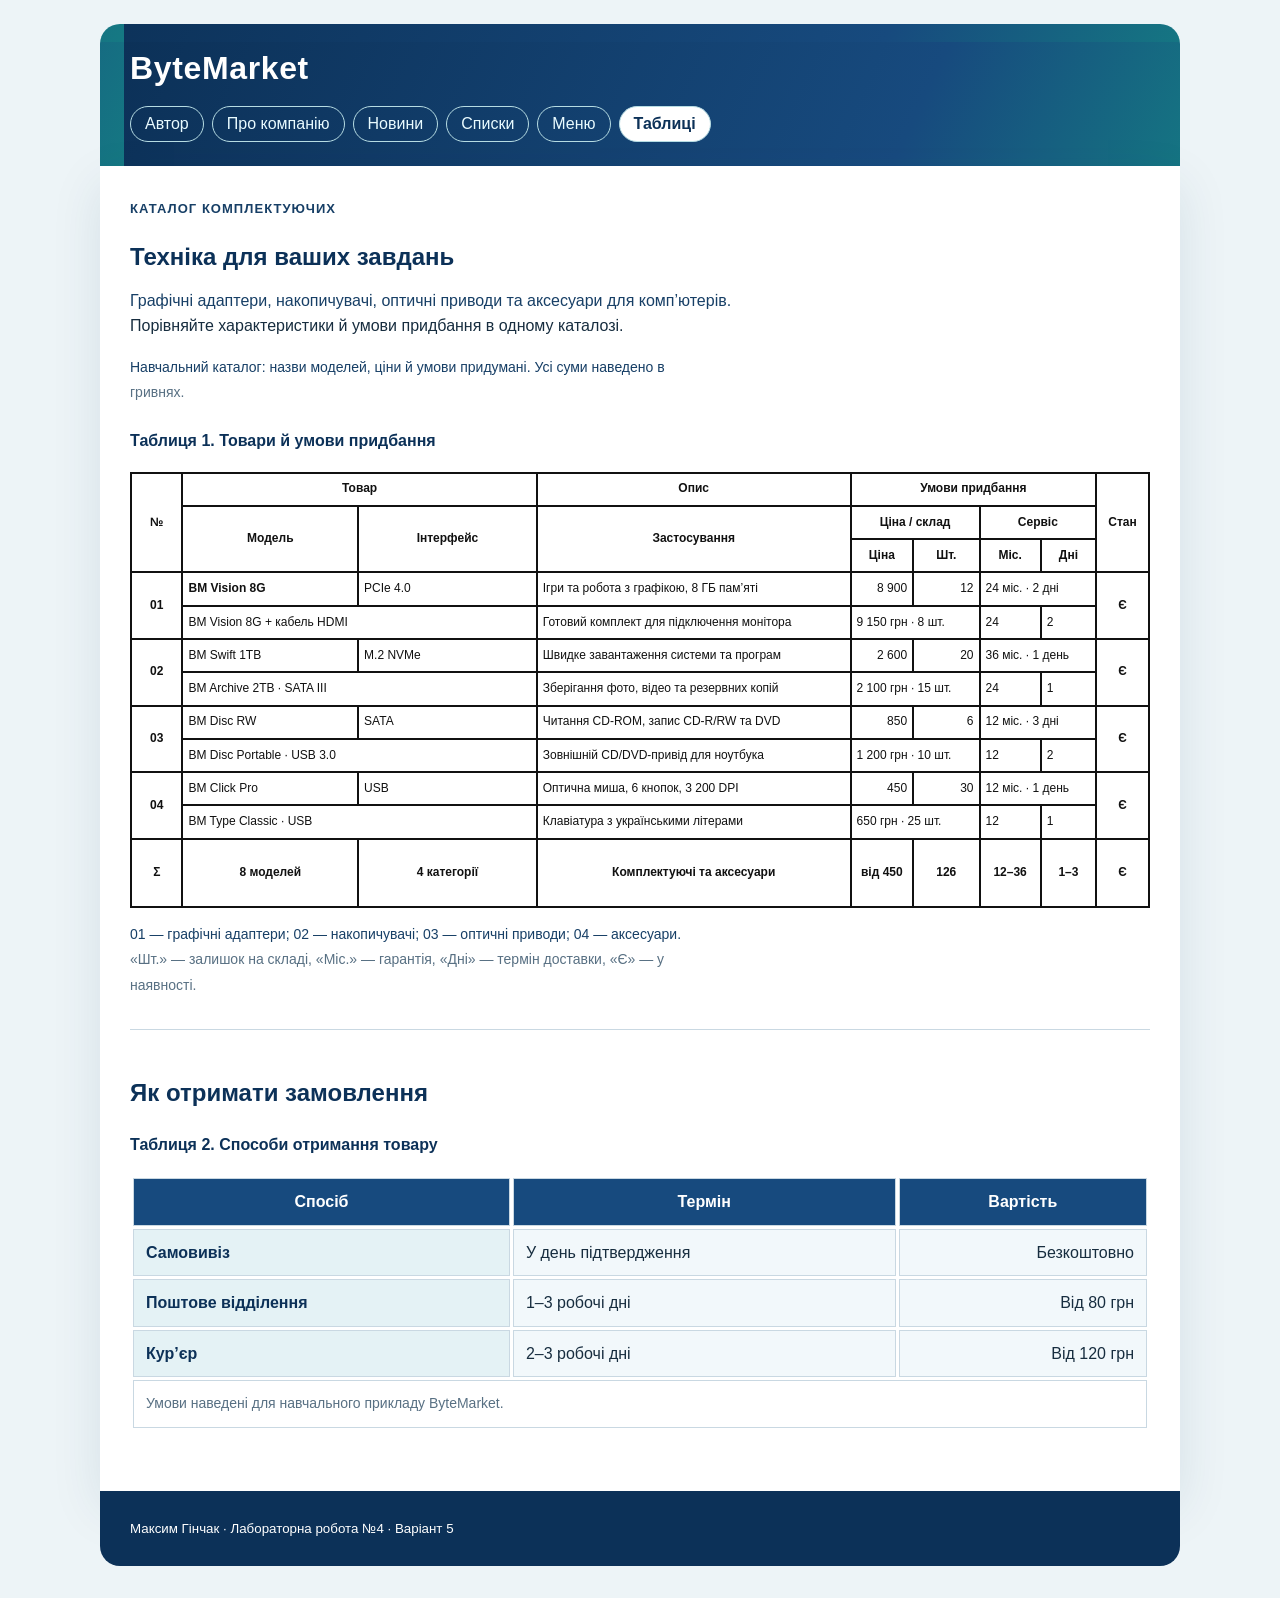
==== commit 32005e09: "Match variant 5 diagram geometry and show comparison in report" ====
--- a/tables.html
+++ b/tables.html
@@ -30,7 +30,7 @@
         Порівняйте характеристики й умови придбання в одному каталозі.</p>
       <p class="catalog-note">Навчальний каталог: назви моделей, ціни й умови придумані.
         Усі суми наведено в гривнях.</p>
-      <div class="table-scroll" role="region" aria-label="Каталог товарів із об’єднаними комірками" tabindex="0">
+      <div class="table-scroll schema-scroll" role="region" aria-label="Каталог товарів із об’єднаними комірками" tabindex="0">
         <table id="variant-five-table" class="variant-table" bgcolor="#ffffff" border="1" cellpadding="10" cellspacing="0" aria-describedby="catalog-key">
           <caption class="table-caption" lang="uk">Таблиця 1. Товари й умови придбання</caption>
           <colgroup>
@@ -45,7 +45,7 @@
             <col span="1" class="status-column">
           </colgroup>
           <thead id="catalog-head" class="table-head" char="," align="center" valign="middle">
-            <tr title="Основні групи стовпців" align="center" char="," bgcolor="#174a7e">
+            <tr title="Основні групи стовпців" align="center" char="," bgcolor="#ffffff">
               <th id="group" rowspan="3" scope="col" axis="category">№</th>
               <th id="product" colspan="2" scope="colgroup" axis="product">Товар</th>
               <th id="description" scope="col" axis="description">Опис</th>
@@ -130,7 +130,7 @@
             </tr>
             <tr title="Аксесуари: клавіатура">
               <td colspan="2" headers="accessories model interface">BM Type Classic · USB</td>
-              <td headers="accessories purpose">Повнорозмірна клавіатура з українськими літерами</td>
+              <td headers="accessories purpose">Клавіатура з українськими літерами</td>
               <td colspan="2" headers="accessories price stock">650 грн · 25 шт.</td>
               <td headers="accessories warranty">12</td>
               <td headers="accessories delivery">1</td>
--- a/assets/css/tables.css
+++ b/assets/css/tables.css
@@ -2,44 +2,43 @@
 .table-scroll { max-width: 100%; overflow-x: auto; }
 .table-scroll:focus-visible { outline: 3px solid var(--aqua); outline-offset: 4px; }
 .table-caption { caption-side: top; padding: 8px 0; color: var(--blue-dark); }
+.schema-scroll { container-type: inline-size; }
 .variant-table {
+  --schema-row-height: max(30.03px, 3.264cqw);
   min-width: 920px;
   table-layout: fixed;
-  border: 1px solid #90afc1;
+  border: 2px solid #111;
   border-collapse: collapse;
   border-spacing: 0;
   background-color: white;
   empty-cells: show;
 }
-.variant-table .number-column { width: 5.26%; }
-.variant-table .model-column { width: 17.24%; }
-.variant-table .interface-column { width: 17.65%; }
-.variant-table .description-column { width: 30.69%; }
-.variant-table .price-column { width: 6.12%; }
-.variant-table .stock-column { width: 6.53%; }
-.variant-table .warranty-column { width: 6.40%; }
-.variant-table .delivery-column { width: 5.25%; }
-.variant-table .status-column { width: 4.86%; }
+.variant-table .number-column { width: 5.05837%; }
+.variant-table .model-column { width: 17.25032%; }
+.variant-table .interface-column { width: 17.55296%; }
+.variant-table .description-column { width: 30.82577%; }
+.variant-table .price-column { width: 6.13921%; }
+.variant-table .stock-column { width: 6.52832%; }
+.variant-table .warranty-column { width: 6.00951%; }
+.variant-table .delivery-column { width: 5.44747%; }
+.variant-table .status-column { width: 5.18807%; }
+.variant-table tr { height: var(--schema-row-height); background: white; }
+.variant-table tfoot tr { height: calc(var(--schema-row-height) * 2.05); }
 .variant-table th, .variant-table td {
-  padding: 10px 8px;
-  border: 1px solid #90afc1;
+  padding: 3px 5px;
+  border: 2px solid #111;
+  color: #111;
+  background: white;
   vertical-align: middle;
-  overflow-wrap: break-word;
-  font-size: 13px;
-  line-height: 1.5;
+  font-size: 12px;
+  line-height: 1.3;
 }
 .table-head { text-align: center; vertical-align: middle; }
 .table-head th { text-align: center; }
-.variant-table thead tr:first-child th { background-color: var(--blue-dark); }
-.variant-table tbody th { text-align: center; color: var(--blue-dark); background: #e4f2f5; }
-.variant-table tbody tr:nth-child(even) { background: #f2f8fb; }
-.variant-table .group-start > * { border-top: 2px solid #90afc1; }
-.variant-table .status-cell { text-align: center; color: #176343; font-weight: 700; background: #eef9f1; }
+.variant-table tbody th, .variant-table .status-cell { text-align: center; }
+.variant-table .status-cell { font-weight: 700; }
 .numeric { text-align: right; font-variant-numeric: tabular-nums; white-space: nowrap; }
-.variant-table tfoot { background: #e4f2f5; }
-.variant-table tfoot th, .variant-table tfoot td { padding-top: 20px; padding-bottom: 20px; }
-.variant-table tfoot td { text-align: center; font-weight: 600; }
-.variant-table tfoot th { text-align: center; }
+.variant-table tfoot td, .variant-table tfoot th { text-align: center; font-weight: 600; }
 .delivery-table { min-width: 540px; border-collapse: separate; border-spacing: 3px; empty-cells: show; }
 .delivery-table .delivery-details { background: #f2f8fb; }
 .delivery-table tbody th { color: var(--blue-dark); background: #e4f2f5; }
@@ -53,6 +52,7 @@
   nav { display: none; }
   .site-header, .site-main, .site-footer { padding: 12px; border-radius: 0; box-shadow: none; }
   .table-scroll { overflow: visible; }
+  .variant-table { --schema-row-height: 24px; }
   .variant-table, .delivery-table { min-width: 0; }
   .variant-table th, .variant-table td { padding: 4px; font-size: 9px; }
   tr { break-inside: avoid; }
